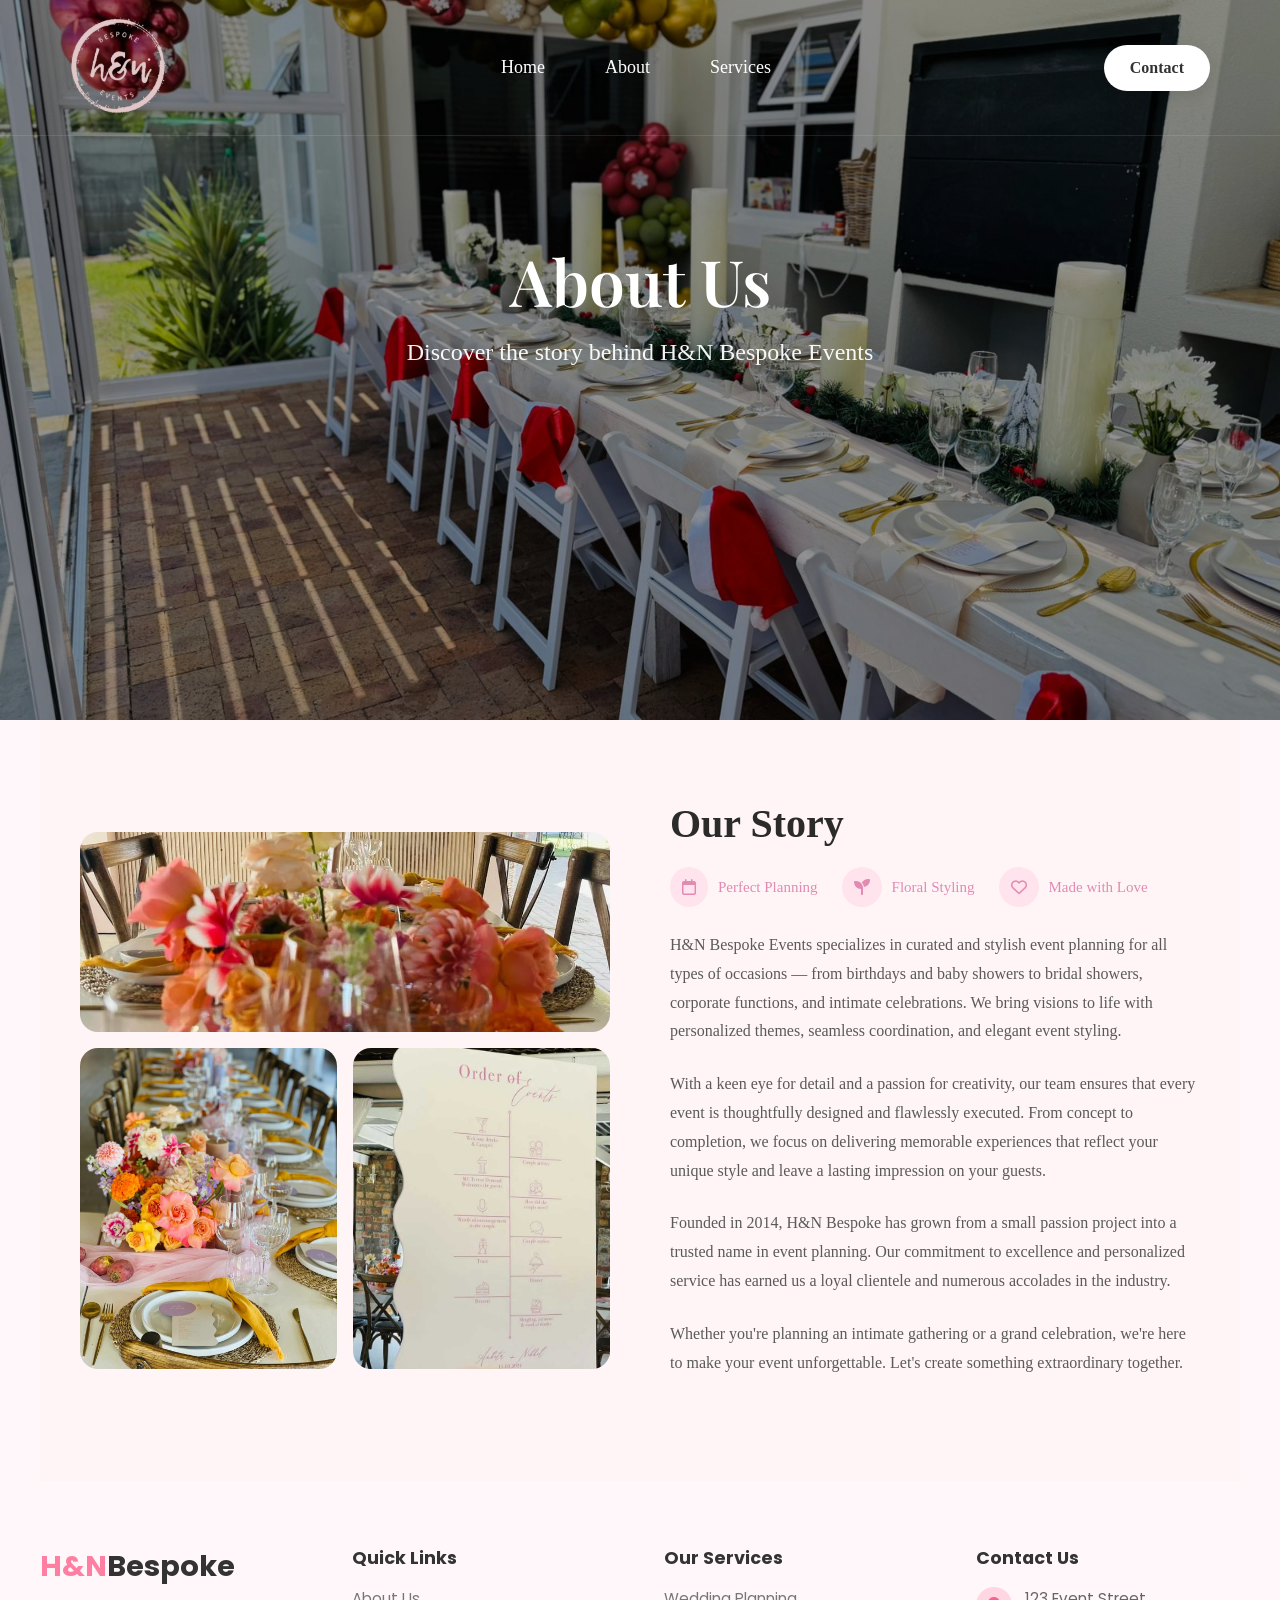
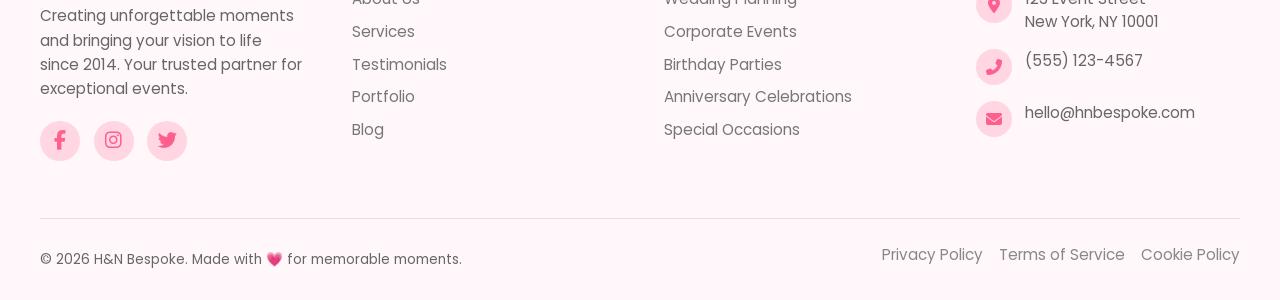
==== about.html @ fa7111df "added new pages" ====
<!DOCTYPE html>
<html lang="en">
<head>
<meta charset="UTF-8">
<meta name="viewport" content="width=device-width, initial-scale=1.0">
<title>About Us - Bespoke Hen Events</title>
<link rel="stylesheet" href="./stylesheet.css">

<link href="https://fonts.googleapis.com/css2?family=Poppins:wght@300;400;500;600;700&display=swap" rel="stylesheet">
<link href="https://fonts.googleapis.com/css2?family=Playfair+Display:wght@400;600&family=Parisienne&family=Lora&display=swap" rel="stylesheet">
 <link
    rel="stylesheet"
    href="https://cdnjs.cloudflare.com/ajax/libs/font-awesome/6.5.1/css/all.min.css"
  />
  <!-- <link
  rel="stylesheet"
  href="https://cdnjs.cloudflare.com/ajax/libs/font-awesome/6.4.2/css/all.min.css"
/> -->

</head>

<body>

<header class="banner-hero">
  <section class="navbar">

  <div class="nav">

    <div class="nav-logo">
      <img src="./cropped-h_n_logo-removebg-preview-295x300.png" alt="Bespoke Hen Events" class="logo">
    </div>

    <div class="nav-menu">
      <a href="index.html">Home</a>
      <a href="about.html">About</a>
      <a href="services.html">Services</a>
      <!-- <a href="#">Gallery</a> -->
    </div>

    <div class="nav-contact">
      <button class="contact-btn">Contact</button>
    </div>

    <button class="burger" id="burger" aria-label="Menu">
      <span></span>
      <span></span>
      <span></span>
    </button>

  </div>

  <div class="mobile-menu" id="mobileMenu">
    <button class="close-btn" id="closeBtn">&times;</button>
    <div class="mobile-menu-content">
      <a href="index.html">Home</a>
      <a href="about.html">About</a>
      <a href="services.html">Services</a>
      <a href="#">Gallery</a>
      <button class="contact-btn">Contact</button>
    </div>
  </div>

  <div class="mobile-overlay" id="mobileOverlay"></div>

</section>

  <div class="banner-content">
    <h1>About Us</h1>
    <p>Discover the story behind H&N Bespoke Events</p>
  </div>
</header>

<section class="about-body">
 <section class="about-section">

  <!-- LEFT IMAGES -->
  <div class="image-grid">
    <img src="./image/1 (10).jpg" alt="Table setup" class="image-large">
    <img src="./image/1 (9).jpg" alt="Decor" class="image-small">
    <img src="./image/1 (5).jpg" alt="Event styling" class="image-small">
  </div>

  <!-- RIGHT CONTENT -->
  <div class="about-content">
    <h2>Our Story</h2>

    <div class="icon-row">
      <div class="icon-box">
        <i class="fa-regular fa-calendar"></i>
        <span>Perfect Planning</span>
      </div>

      <div class="icon-box">
        <i class="fa-solid fa-seedling"></i>
        <span>Floral Styling</span>
      </div>

      <div class="icon-box">
        <i class="fa-regular fa-heart"></i>
        <span>Made with Love</span>
      </div>
    </div>

    <p>
 H&N Bespoke Events specializes in curated and stylish event planning for all types of occasions — from birthdays and baby showers to bridal showers, corporate functions, and intimate celebrations. We bring visions to life with personalized themes, seamless coordination, and elegant event styling.
    </p>

    <p>
    With a keen eye for detail and a passion for creativity, our team ensures that every event is thoughtfully designed and flawlessly executed. From concept to completion, we focus on delivering memorable experiences that reflect your unique style and leave a lasting impression on your guests.
    </p>

    <p>
    Founded in 2014, H&N Bespoke has grown from a small passion project into a trusted name in event planning. Our commitment to excellence and personalized service has earned us a loyal clientele and numerous accolades in the industry.
    </p>

    <p>
    Whether you're planning an intimate gathering or a grand celebration, we're here to make your event unforgettable. Let's create something extraordinary together.
    </p>
  </div>

</section>


</section>

<section class="footer">
  <div class="footer-container">
    <!-- Brand -->
    <div class="footer-brand">
      <h2>H&N<span>Bespoke</span></h2>
      <p>
        Creating unforgettable moments and bringing your vision to life since 2014.
        Your trusted partner for exceptional events.
      </p>

      <div class="socials">
        <a href="#"><i class="fab fa-facebook-f"></i></a>
        <a href="#"><i class="fab fa-instagram"></i></a>
        <a href="#"><i class="fab fa-twitter"></i></a>
      </div>
    </div>

    <!-- Quick Links -->
    <div class="footer-links">
      <h4>Quick Links</h4>
      <a href="about.html">About Us</a>
      <a href="#">Services</a>
      <a href="#">Testimonials</a>
      <a href="#">Portfolio</a>
      <a href="#">Blog</a>
    </div>

    <!-- Services -->
    <div class="footer-links">
      <h4>Our Services</h4>
      <a href="#">Wedding Planning</a>
      <a href="#">Corporate Events</a>
      <a href="#">Birthday Parties</a>
      <a href="#">Anniversary Celebrations</a>
      <a href="#">Special Occasions</a>
    </div>

    <!-- Contact -->
    <div class="footer-contact">
      <h4>Contact Us</h4>

      <div class="contact-item">
        <span><i class="fas fa-map-marker-alt"></i></span>
        <p>123 Event Street<br>New York, NY 10001</p>
      </div>

      <div class="contact-item">
        <span><i class="fas fa-phone-alt"></i></span>
        <p>(555) 123-4567</p>
      </div>

      <div class="contact-item">
        <span><i class="fas fa-envelope"></i></span>
        <p>hello@hnbespoke.com</p>
      </div>
    </div>
  </div>

  <div class="footer-bottom">
    <p>© 2026 H&N Bespoke. Made with 💗 for memorable moments.</p>
    <div class="footer-policy">
      <a href="#">Privacy Policy</a>
      <a href="#">Terms of Service</a>
      <a href="#">Cookie Policy</a>
    </div>
  </div>
</section>

<script>
  // MOBILE MENU TOGGLE

  const burger = document.getElementById("burger");
  const mobileMenu = document.getElementById("mobileMenu");
  const mobileOverlay = document.getElementById("mobileOverlay");
  const closeBtn = document.getElementById("closeBtn");

  const toggleMenu = () => {
    mobileMenu.classList.toggle("active");
    mobileOverlay.classList.toggle("active");
    burger.classList.toggle("active");
    document.body.style.overflow = mobileMenu.classList.contains("active") ? "hidden" : "";
  };

  burger.addEventListener("click", toggleMenu);
  mobileOverlay.addEventListener("click", toggleMenu);
  closeBtn.addEventListener("click", toggleMenu);

  // NAVBAR SCROLL BEHAVIOR: add translucent pink background when scrolling
  const navbar = document.querySelector('.navbar');
  const onScroll = () => {
    if (window.scrollY > 8) {
      navbar.classList.add('scrolled');
    } else {
      navbar.classList.remove('scrolled');
    }
  };

  window.addEventListener('scroll', onScroll, { passive: true });
  // Run once on load in case user opens scrolled
  onScroll();
</script>

</body>
</html>
---- stylesheet.css ----
* {
  margin: 0;
  padding: 0;
  box-sizing: border-box;
  font-family:inherit
}

body {
  background: #fff5f7;
}

.hero {
  min-height: 1000px;
  background:
 
    url("./pexels-silvia-trigo-545701-1857157.jpg") center/cover no-repeat;
  color: #fff;
  position: relative;
}



/* Navbar */
.navbar {
  position: sticky;
  top: 0;
  width: 100%;
  background: transparent;
  z-index: 1000;
  transition: background 220ms ease, box-shadow 220ms ease, padding 220ms ease, backdrop-filter 220ms ease;
  border-bottom: 1px solid rgba(255, 255, 255, 0.1);
}

.navbar.scrolled {
  position: fixed;
  left: 0;
  right: 0;
  background: linear-gradient(135deg, rgba(255, 230, 236, 0.8), rgba(247, 198, 217, 0.6));
  backdrop-filter: blur(12px);
  box-shadow: 0 8px 32px rgba(0,0,0,0.1);
  border-bottom: 1px solid rgba(255, 255, 255, 0.2);
}


/* Layout */
.nav {
  display: flex;
  justify-content: space-between;
  align-items: center;
  padding: 15px 30px;
  gap: 6px;
  font-size: 18px;
  position: relative;
  max-width: 1200px;
  margin: 0 auto;
}

.nav-logo {
  flex: 0;
  filter: drop-shadow(0 2px 4px rgba(0,0,0,0.1));
}

.nav-menu {
  flex: 1;
  display: flex;
  justify-content: center;
  gap: 30px;
}

.nav-contact {
  flex: 0;
}

/* Logo image */
.logo {
  height: 100px;
  transition: transform 0.3s ease;
}

.logo:hover {
  transform: scale(1.05);
}
.hero-content {
  margin: 0 auto;
  padding: 149px 58px;

}
.nav-toggle,
.burger {
  display: none;
  background: transparent;
  border: none;
  cursor: pointer;
  padding: 6px;
}


/* Place contact button at far right inside nav-right using its own container */

/* CTA sits in its own container positioned at the far right of the nav */
.nav-contact {
  position: relative;
}

.nav-contact .contact-btn { display: inline-flex; }

.burger { margin-left: 6px; }

.nav-toggle i {
  font-size: 20px;
  color: #ffffff;
}

/* Link colors: light on hero, dark when scrolled */
.navbar a { color: #fff; }
.navbar.scrolled a { color: #333; }
.navbar .contact-btn { background: #fff; color: #333; }
.navbar.scrolled .contact-btn { background: #fff; }

/* Link spacing and visual touch */
.nav-menu a {
  color: inherit;
  padding: 10px 15px;
  text-decoration: none;
  border-radius: 25px;
  font-weight: 500;
  transition: all 0.3s ease;
  position: relative;
}
.nav-menu a:hover {
  background: rgba(255,255,255,0.15);
  transform: translateY(-2px);
  box-shadow: 0 4px 12px rgba(0,0,0,0.15);
}

/* Links */
.navbar a {
  text-decoration: none;
  color: #ffffff;
  font-weight: 500;
}

/* Contact button */
.contact-btn {
  margin-left: auto;
  background: linear-gradient(135deg, #fff, #f8f8f8);
  border: 2px solid rgba(255,255,255,0.3);
  padding: 12px 24px;
  border-radius: 30px;
  cursor: pointer;
  font-weight: 600;
  font-size: 16px;
  transition: all 0.3s ease;
  box-shadow: 0 4px 15px rgba(0,0,0,0.1);
}

.contact-btn:hover {
  background: linear-gradient(135deg, #f0f0f0, #e8e8e8);
  transform: translateY(-2px);
  box-shadow: 0 6px 20px rgba(0,0,0,0.2);
}

/* Burger */
.burger {
  display: none;
  flex-direction: column;
  gap: 5px;
  margin-left: 16px;
  cursor: pointer;
}

.burger span {
  width: 24px;
  height: 2px;
  background: #333;
  transition: all 0.3s ease;
}

.burger.active span:nth-child(1) {
  transform: rotate(45deg) translate(5px, 5px);
}

.burger.active span:nth-child(2) {
  opacity: 0;
}

.burger.active span:nth-child(3) {
  transform: rotate(-45deg) translate(7px, -6px);
}

/* Mobile menu */
.mobile-menu {
  position: fixed;
  top: 0;
  left: 0;
  width: 100%;
  height: 100vh;
  background: linear-gradient(135deg, rgba(247, 198, 217, 0.95), rgba(255, 230, 236, 0.95));
  backdrop-filter: blur(15px);
  display: flex;
  flex-direction: column;
  transform: translateX(100%);
  transition: transform 0.3s ease;
  z-index: 1001;
}

.mobile-menu.active {
  transform: translateX(0);
}

.close-btn {
  position: absolute;
  top: 30px;
  right: 30px;
  background: rgba(255, 255, 255, 0.2);
  border: 2px solid rgba(255, 255, 255, 0.3);
  font-size: 24px;
  color: #333;
  cursor: pointer;
  width: 50px;
  height: 50px;
  border-radius: 50%;
  display: flex;
  align-items: center;
  justify-content: center;
  transition: all 0.3s ease;
  z-index: 1002;
}

.close-btn:hover {
  background: rgba(255, 255, 255, 0.4);
  transform: scale(1.1);
}

.mobile-menu-content {
  display: flex;
  flex-direction: column;
  justify-content: center;
  align-items: center;
  gap: 25px;
}

.mobile-overlay {
  position: fixed;
  top: 0;
  left: 0;
  width: 100%;
  height: 100%;
  background: rgba(0, 0, 0, 0.5);
  opacity: 0;
  pointer-events: none;
  transition: opacity 0.3s ease;
  z-index: 1000;
}

.mobile-overlay.active {
  opacity: 1;
  pointer-events: auto;
}

/* Mobile menu links */
.mobile-menu a {
  color: #333;
  text-decoration: none;
  font-weight: 500;
  font-size: 20px;
  padding: 15px 30px;
  border-radius: 30px;
  transition: all 0.3s ease;
  background: rgba(255, 255, 255, 0.1);
  border: 1px solid rgba(255, 255, 255, 0.2);
  min-width: 200px;
  text-align: center;
}

.mobile-menu a:hover {
  background: rgba(255, 255, 255, 0.3);
  transform: translateY(-3px);
  box-shadow: 0 6px 20px rgba(0,0,0,0.2);
}

.mobile-menu .contact-btn {
  background: rgba(255, 255, 255, 0.1);
  color: #333;
  border: 1px solid rgba(255, 255, 255, 0.2);
  padding: 15px 30px;
  border-radius: 30px;
  cursor: pointer;
  font-weight: 500;
  font-size: 20px;
  transition: all 0.3s ease;
  min-width: 200px;
  text-align: center;
  text-decoration: none;
  display: inline-block;
  margin-left: 0;
}

.mobile-menu .contact-btn:hover {
  background: rgba(255, 255, 255, 0.3);
  transform: translateY(-3px);
  box-shadow: 0 6px 20px rgba(0,0,0,0.2);
}

/* Responsive */
/* Show collapsed/hamburger menu on mobile */
@media (max-width: 768px) {
  /* On mobile: hide the menu and contact, show burger */
  .nav-menu { display: none; }
  .nav-contact { display: none; }
  .burger { display: flex; }

  .nav { padding: 15px 20px; }
  .logo { height: 60px; }
}

/* Banner Hero */
.banner-hero {
  min-height: 80vh;
  background: url("./image/1 (1).jpg") center/cover no-repeat;
  color: #fff;
  position: relative;
  display: flex;
  flex-direction: column;
  justify-content: space-between;
  align-items: center;
  padding-bottom: 80px;
}

.banner-hero::before {
  content: '';
  position: absolute;
  top: 0;
  left: 0;
  width: 100%;
  height: 100%;
  background: rgba(0, 0, 0, 0.4);
  z-index: 1;
}

.banner-hero .navbar {
  position: sticky;
  top: 0;
  width: 100%;
  background: transparent;
  z-index: 1000;
  transition: background 220ms ease, box-shadow 220ms ease, padding 220ms ease, backdrop-filter 220ms ease;
  border-bottom: 1px solid rgba(255, 255, 255, 0.1);
}

.banner-hero .navbar.scrolled {
  position: fixed;
  left: 0;
  right: 0;
  background: linear-gradient(135deg, rgba(255, 230, 236, 0.8), rgba(247, 198, 217, 0.6));
  backdrop-filter: blur(12px);
  box-shadow: 0 8px 32px rgba(0,0,0,0.1);
  border-bottom: 1px solid rgba(255, 255, 255, 0.2);
}

.banner-content {
  position: relative;
  z-index: 2;
  text-align: center;
  padding-bottom: 274px;

}

.banner-content h1 {
  font-size: 4rem;
  font-weight: 600;
  margin-bottom: 1rem;
  font-family: 'Playfair Display', serif;
}

.banner-content p {
  font-size: 1.5rem;
  opacity: 0.95;
}

@media (max-width: 768px) {
  .banner-hero {
    min-height: 60vh;
  }

  .banner-content h1 {
    font-size: 2.5rem;
  }

  .banner-content p {
    font-size: 1.2rem;
  }
}

/* Services Gallery Section */
.services-gallery {
  padding: 80px 20px;
  background: #fff5f7;
  text-align: center;
}

.services-gallery h2 {
  font-size: 3rem;
  font-weight: 600;
  margin-bottom: 1rem;
  color: #333;
  font-family: 'Playfair Display', serif;
}

.services-gallery .subtitle {
  font-size: 1.2rem;
  color: #666;
  margin-bottom: 50px;
}

/* Services Gallery Grid */
.services-gallery .gallery {
  display: grid;
  grid-template-columns: repeat(auto-fill, minmax(250px, 1fr));
  gap: 0.8rem;
  max-width: 1200px;
  margin: 0 auto;
}

.services-gallery .gallery img {
  width: 100%;
  height: 250px;
  object-fit: cover;
  border-radius: 12px;
  transition: transform 0.3s ease, box-shadow 0.3s ease;
  cursor: pointer;
}

.services-gallery .gallery img:hover {
  transform: scale(1.03);
  box-shadow: 0 8px 20px rgba(0, 0, 0, 0.15);
}

/* Modal / Lightbox */
.gallery-modal {
  display: none;
  position: fixed;
  top: 0;
  left: 0;
  width: 100%;
  height: 100%;
  background: rgba(0, 0, 0, 0.9);
  z-index: 2000;
  justify-content: center;
  align-items: center;
  padding: 20px;
}

.gallery-modal.active {
  display: flex;
}

.gallery-modal-content {
  position: relative;
  max-width: 90%;
  max-height: 90vh;
}

.gallery-modal-content img {
  width: 100%;
  height: auto;
  max-height: 85vh;
  object-fit: contain;
}

.gallery-modal-close {
  position: absolute;
  top: -40px;
  right: 0;
  background: none;
  border: none;
  font-size: 36px;
  color: #fff;
  cursor: pointer;
  transition: color 0.3s ease;
}

.gallery-modal-close:hover {
  color: #ccc;
}

.gallery-modal-nav {
  display: flex;
  gap: 20px;
  position: absolute;
  bottom: -50px;
  left: 50%;
  transform: translateX(-50%);
  justify-content: center;
}

.gallery-modal-nav button {
  background: rgba(255, 255, 255, 0.2);
  border: 1px solid rgba(255, 255, 255, 0.4);
  color: #fff;
  padding: 10px 20px;
  border-radius: 20px;
  cursor: pointer;
  transition: all 0.3s ease;
}

.gallery-modal-nav button:hover {
  background: rgba(255, 255, 255, 0.3);
}

@media (max-width: 768px) {
  .services-gallery .gallery {
    grid-template-columns: repeat(auto-fill, minmax(150px, 1fr));
    gap: 0.6rem;
  }

  .services-gallery .gallery img {
    height: 150px;
  }

  .gallery-modal {
    padding: 10px;
  }

  .gallery-modal-content img {
    max-height: 80vh;
  }

  .gallery-modal-close {
    top: -30px;
    font-size: 28px;
  }

  .gallery-modal-nav {
    bottom: -45px;
    gap: 10px;
  }

  .gallery-modal-nav button {
    padding: 8px 16px;
    font-size: 14px;
  }
}

/* Banner */
.banner {
  position: relative;
  height: 60vh;
  overflow: hidden;
}

.banner-image {
  width: 100%;
  height: 100%;
  object-fit: cover;
}

.banner-overlay {
  position: absolute;
  top: 0;
  left: 0;
  width: 100%;
  height: 100%;
  background: rgba(0, 0, 0, 0.4);
  display: flex;
  flex-direction: column;
  justify-content: center;
  align-items: center;
  color: #fff;
  text-align: center;
}

.banner-overlay h1 {
  font-size: 4rem;
  font-weight: 600;
  margin-bottom: 1rem;
  font-family: 'Playfair Display', serif;
}

.banner-overlay p {
  font-size: 1.5rem;
  opacity: 0.9;
}

@media (max-width: 768px) {
  .banner {
    height: 50vh;
  }

  .banner-overlay h1 {
    font-size: 2.5rem;
  }

  .banner-overlay p {
    font-size: 1.2rem;
  }
}

.hero-content h1 {
  font-size: 65px;
  font-weight: 600;
  line-height: 1.15;
}

.hero-content p {
  margin-top: 22px;
  font-size: 30px;
  opacity: 0.95;
}

/* HERO BUTTONS */
.hero-buttons {
  margin-top: 40px;
  display: flex;
  gap: 18px;
}

.btn-primary {
  background: #fff;
  color: #000;
  padding: 16px 36px   ;
  border-radius: 40px;
  font-size:  25px;
  text-decoration: none;
  font-weight: 500;
  transition: transform 0.3s ease, box-shadow 0.3s ease;
}

.btn-primary:hover {
  background: #f0f0f0;
  color: #000;
}

.btn-outline {
  border: 1.5px solid #fff;
  color: #fff;
  padding: 16px 36px;
  font-size: 25px;  
  border-radius: 40px;
  text-decoration: none;
  font-weight: 500;
  transition: transform 0.3s ease, background 0.3s ease;
}
.btn-outline-1 {
  border: 1.5px solid #ff7aa2;
  color: #ff7aa2;
  padding: 16px 36px;
  font-size: 25px;  
  border-radius: 40px;
  text-decoration: none;
  font-weight: 500;
  transition: transform 0.3s ease, background 0.3s ease;
}

.btn-outline:hover {
  background: #fff;
  color: #333;
  border-color: #fff;
}
.btn-outline-1:hover {
  background: #fff;
  color: #333;
  border-color: #fff;
}
.outline{

  display: flex;
  justify-content: center;
  margin-top: 30px;
}

/* RESPONSIVE */
@media (max-width: 900px) {
  .nav {
    padding: 20px 30px;
  }

  .hero-content {
    padding-left: 30px;
    padding-right: 30px;
  }

  .hero-content h1 {
    font-size: 38px;
  }
}

@media (max-width: 600px) {
  .nav-left,
  .nav-right {
    display: none;
  }

  .hero-content h1 {
    font-size: 30px;
  }

  .hero-buttons {
    flex-direction: column;
    width: fit-content;
  }
}
.about-section {
  display: flex;
  gap: 60px;
  padding: 100px;
  background: #fff5f7;
  position: relative;
  overflow: hidden;
}

 .about-body {
      margin: 0;
      font-family: 'Georgia', serif;
      background: #fff7f9;
      color: #5a5a5a;
    }

    .about-section {
      max-width: 1200px;
      margin: auto;
      padding: 80px 40px;
      display: grid;
      grid-template-columns: 1fr 1fr;
      gap: 60px;
      align-items: center;
    }

    /* IMAGE GRID */
    .image-grid {
      display: grid;
      grid-template-columns: 1fr 1fr;
      grid-template-rows: auto auto;
      gap: 16px;
    }

    .image-grid img {
      width: 100%;
      height: 100%;
      object-fit: cover;
      border-radius: 18px;
    }

    .image-large {
      grid-column: span 2;
      height: 200px !important;
    }

    .image-small {
      height: 200px;
    }

    /* TEXT CONTENT */
    .about-content h2 {
      font-size: 2.5rem;
      margin-bottom: 20px;
      color: #2b2b2b;
      font-weight: 600  ;
    }

    .about-content p {
      line-height: 1.8;
      font-size: 16px;
      margin-bottom: 24px;
    }

    /* ICON ROW */
    .icon-row {
      display: flex;
      gap: 24px;
      margin-bottom: 24px;
    }

    .icon-box {
      display: flex;
      align-items: center;
      gap: 10px;
      color: #e38ab2;
      font-size: 15px;
    }

    .icon-box i {
      background: #ffe3ed;
      padding: 12px;
      border-radius: 50%;
      font-size: 16px;
    }

    /* RESPONSIVE */
    @media (max-width: 900px) {
      .about-section {
        grid-template-columns: 1fr;
      }
    }
    .services {
  padding: 80px 5%;
  text-align: center;
  background: #fff;
}

.services h2 {
  font-size: 2.5rem;
  margin-bottom: 10px;
  color: #000000;
  font-weight: 600;
}

.subtitle {
  color: #777;
  max-width: 600px;
  margin: 0 auto 50px;
}

.cards {
  display: grid;
  grid-template-columns: repeat(auto-fit, minmax(280px, 1fr));
  gap: 30px;
}

.card {
  background: #fff;
  border-radius: 16px;
  padding: 25px;
  box-shadow: 0 10px 25px rgba(0,0,0,0.08);
  transition: transform 0.35s ease, box-shadow 0.35s ease;
  position: relative;
}

.card img {
  width: 100%;
  height: 180px;
  object-fit: cover;
  border-radius: 12px;
  margin-bottom: 20px;
}

.card h3 {
  font-size: 22px;
  margin-bottom: 10px;
}

.price {
  font-size: 28px;
  color: #ff7aa2;
  font-weight: bold;
}

.price span {
  font-size: 14px;
  color: #999;
}

.desc {
  font-size: 14px;
  color: #666;
  margin: 15px 0;
}

.card ul {
  text-align: left;
  padding: 0;
  list-style: none;
  margin-bottom: 25px;
}

.card ul li {
  font-size: 14px;
  margin-bottom: 8px;
  color: #555;
}

.card button {
  width: 100%;
  padding: 12px;
  border: none;
  border-radius: 8px;
  background: #ff7aa2;
  color: #fff;
  font-size: 15px;
  cursor: pointer;
  transition: background 0.3s ease;
}

.card button:hover {
  background: #ff5f8f;
}

/* 🔥 Hover-out effect */
.card:hover {
  transform: translateY(-15px) scale(1.03);
  box-shadow: 0 20px 45px rgba(0,0,0,0.15);
}

/* Featured middle card */
.featured {
  border: 2px solid #ff7aa2;
}
.testimonials {
  padding: 80px 5%;
  background: #fff;
  text-align: center;
}

.testimonials h2 {
  font-size: 2.5rem;
  margin-bottom: 10px;
  color: #000000;
  font-weight: 600;
}

.subtitle {
  color: #777;
  max-width: 650px;
  margin: 0 auto 50px;
}

.testimonial-grid {
  display: grid;
  grid-template-columns: repeat(auto-fit, minmax(280px, 1fr));
  gap: 30px;
}

.testimonial-card {
  background: #fff;
  border-radius: 16px;
  padding: 30px;
  box-shadow: 0 10px 25px rgba(0,0,0,0.08);
  position: relative;
  transition: transform 0.35s ease, box-shadow 0.35s ease;
}

/* Hover out effect */
.testimonial-card:hover {
  transform: translateY(-12px) scale(1.02);
  box-shadow: 0 22px 45px rgba(0,0,0,0.15);
}

.stars {
  color: #ff7aa2;
  font-size: 18px;
  margin-bottom: 15px;
}

.quote {
  font-size: 14px;
  color: #666;
  line-height: 1.7;
  margin-bottom: 25px;
  position: relative;
}

.author {
  display: flex;
  align-items: center;
  gap: 12px;
}

.author strong {
  display: block;
  font-size: 14px;
}

.author span {
  font-size: 12px;
  color: #999;
}

/* Avatar styles */
.avatar {
  width: 44px;
  height: 44px;
  border-radius: 50%;
  display: flex;
  align-items: center;
  justify-content: center;
  color: #fff;
  font-weight: bold;
  font-size: 13px;
}

/* Avatar colors */
.pink { background: #ff7aa2; }
.blue { background: #00b0ff; }
.purple { background: #b388ff; }
.green { background: #00c853; }
.orange { background: #ffab00; }
.indigo { background: #536dfe; }

/* * {
  box-sizing: border-box;
} */
.our-work {
  /* max-width: 1200px;
  margin: 4rem auto; */
  padding: 58px 1.7rem;
  text-align: center;
  background-color: #fff5f7;
}

.our-work h2 {
  font-size: 2.5rem;
  font-weight: 600;
  margin-bottom: 0.5rem;
}

.our-work .subtitle {
  font-size: 1rem;
  color: #777;
  margin-bottom: 3rem;
}

/* Masonry-style grid */
.our-work .gallery {
  display: grid;
  grid-template-columns: repeat(auto-fill, minmax(250px, 1fr));
  gap: 1rem;
}

/* Images */
.our-work .gallery img {
  width: 100%;
  height: 100%;
  object-fit: cover;
  border-radius: 16px;
  transition: transform 0.4s ease, box-shadow 0.4s ease;
  cursor: pointer;
}

/* Hover effect */
.our-work .gallery img:hover {
  transform: scale(1.03);
  box-shadow: 0 12px 30px rgba(0, 0, 0, 0.15);
}

/* Image height variation */
.our-work .gallery img:nth-child(3),
.our-work .gallery img:nth-child(6),
.our-work .gallery img:nth-child(9) {
  grid-row: span 2;
}

/* Mobile */
@media (max-width: 600px) {
  .our-work h2 {
    font-size: 2rem;
  }

  .our-work .subtitle {
    font-size: 0.95rem;
  }
}
.event-contact {
  max-width: 1200px;
  margin: 5rem auto;
  padding: 0 1.5rem;
  text-align: center;
}

.event-contact .pill {
  display: inline-block;
  background: #ffe6ec;
  color: #ff7da1;
  padding: 0.3rem 0.8rem;
  border-radius: 20px;
  font-size: 0.8rem;
  margin-bottom: 1rem;
}

.event-contact h2 {
  font-size: 2.6rem;
  margin-bottom: 0.5rem;
}

.event-contact .intro {
  color: #777;
  margin-bottom: 3rem;
}

.contact-grid {
  display: grid;
  grid-template-columns: 1.2fr 1fr;
  gap: 2rem;
  align-items: start;
}

/* FORM */
.contact-form {
  background: #fff;
  padding: 2rem;
  border-radius: 16px;
  box-shadow: 0 20px 40px rgba(0,0,0,0.05);
  text-align: left;
}

.contact-form label {
  display: block;
  font-size: 0.85rem;
  color: #555;
  margin-bottom: 1rem;
}

.contact-form input,
.contact-form textarea {
  width: 100%;
  padding: 0.7rem;
  border-radius: 8px;
  border: 1px solid #eee;
  margin-top: 0.3rem;
  font-size: 0.9rem;
}

.contact-form textarea {
  min-height: 110px;
  resize: none;
}

.two-cols {
  display: grid;
  grid-template-columns: 1fr 1fr;
  gap: 1rem;
}

.contact-form button {
  width: 100%;
  margin-top: 1.5rem;
  padding: 0.9rem;
  background: linear-gradient(90deg, #ff9bb7, #ff7da1);
  color: white;
  border: none;
  border-radius: 10px;
  font-size: 1rem;
  cursor: pointer;
  transition: transform 0.3s ease, box-shadow 0.3s ease;
}

.contact-form button:hover {
  background: linear-gradient(90deg, #ff7aa2, #ff5f8f);
}

.contact-form small {
  font-size: 0.75rem;
  margin-top: 0.3rem;
  display: block;
}

.form-status {
  margin-top: 1rem;
  font-size: 0.85rem;
}

/* INFO */
.info-column {
  display: grid;
  gap: 1.5rem;
}

.info-card {
  background: #fff5f8;
  padding: 1.5rem;
  border-radius: 16px;
  text-align: left;
}

.info-card ul {
  padding-left: 1.2rem;
}

.info-card li {
  margin-bottom: 0.6rem;
  color: #666;
}

.hours {
  display: grid;
  grid-template-columns: 1fr auto;
  gap: 0.4rem 1rem;
}

.call-card {
  background: linear-gradient(135deg, #ffe3ea, #ffd0dc);
  padding: 1.8rem;
  border-radius: 16px;
}

.call-card strong {
  color: #ff5d8f;
  font-size: 1.2rem;
}

/* MOBILE */
@media (max-width: 900px) {
  .contact-grid {
    grid-template-columns: 1fr;
  }
}
/* Footer */
.footer {
  background: #fff7f9;
  padding: 4rem 2rem 1.5rem;
  font-family: "Poppins", sans-serif;
  color: #666;
}

.footer-container {
  display: grid;
  grid-template-columns: repeat(auto-fit, minmax(220px, 1fr));
  gap: 3rem;
  max-width: 1200px;
  margin: auto;
}

/* Headings and Links */
.footer h4 {
  font-size: 1.1rem;
  margin-bottom: 1rem;
  color: #333;
}

.footer a {
  display: block;
  color: #777;
  text-decoration: none;
  margin-bottom: 0.6rem;
  font-size: 0.95rem;
  transition: color 0.3s;
}

.footer a:hover {
  color: #ff7fa2;
}

/* Brand */
.footer-brand h2 {
  font-size: 1.8rem;
  color: #ff7fa2;
  margin-bottom: 1rem;
}

.footer-brand h2 span {
  color: #333;
}

.footer-brand p {
  font-size: 0.95rem;
  line-height: 1.6;
  margin-bottom: 1.2rem;
}

/* Socials */
.socials a {
  display: inline-flex;
  align-items: center;
  justify-content: center;
  width: 40px;
  height: 40px;
  background: #ffd6e1;
  border-radius: 50%;
  margin-right: 0.6rem;
  font-size: 1.2rem;
  color: #ff5f8f;
  transition: 0.3s;
}

.socials a:hover {
  background: #ff5f8f;
  color: #fff;
  transform: scale(1.1);
}

/* Contact */
.footer-contact .contact-item {
  display: flex;
  gap: 0.8rem;
  margin-bottom: 1rem;
  font-size: 0.95rem;
}

.footer-contact span {
  background: #ffd6e1;
  color: #ff5f8f;
  width: 36px;
  height: 36px;
  border-radius: 50%;
  display: flex;
  align-items: center;
  justify-content: center;
  font-size: 1rem;
}

/* Bottom */
.footer-bottom {
  border-top: 1px solid #f0dce2;
  margin-top: 3rem;
  padding-top: 1.5rem;
  display: flex;
  flex-wrap: wrap;
  justify-content: space-between;
  align-items: center;
  font-size: 0.85rem;
  max-width: 1200px;
  margin-left: auto;
  margin-right: auto;
}

/* Footer Policy */
.footer-policy {
  display: flex;
  flex-wrap: nowrap; /* Prevent wrapping */
  gap: 1rem;         /* Space between links */
  align-items: center;
}

.footer-policy a {
  color: #888;
  text-decoration: none;
  transition: color 0.3s;
}

.footer-policy a:hover {
  color: #ff7fa2;
}

/* Responsive */
@media (max-width: 768px) {
  .footer-container {
    grid-template-columns: 1fr;
    gap: 2rem;
    text-align: center;
  }

  .footer-bottom {
    flex-direction: column;
    gap: 1rem;
    text-align: center;
  }

  .footer-policy {
    justify-content: center; /* Keep it centered horizontally */
  }

  .footer-contact .contact-item {
    justify-content: center;
  }
}
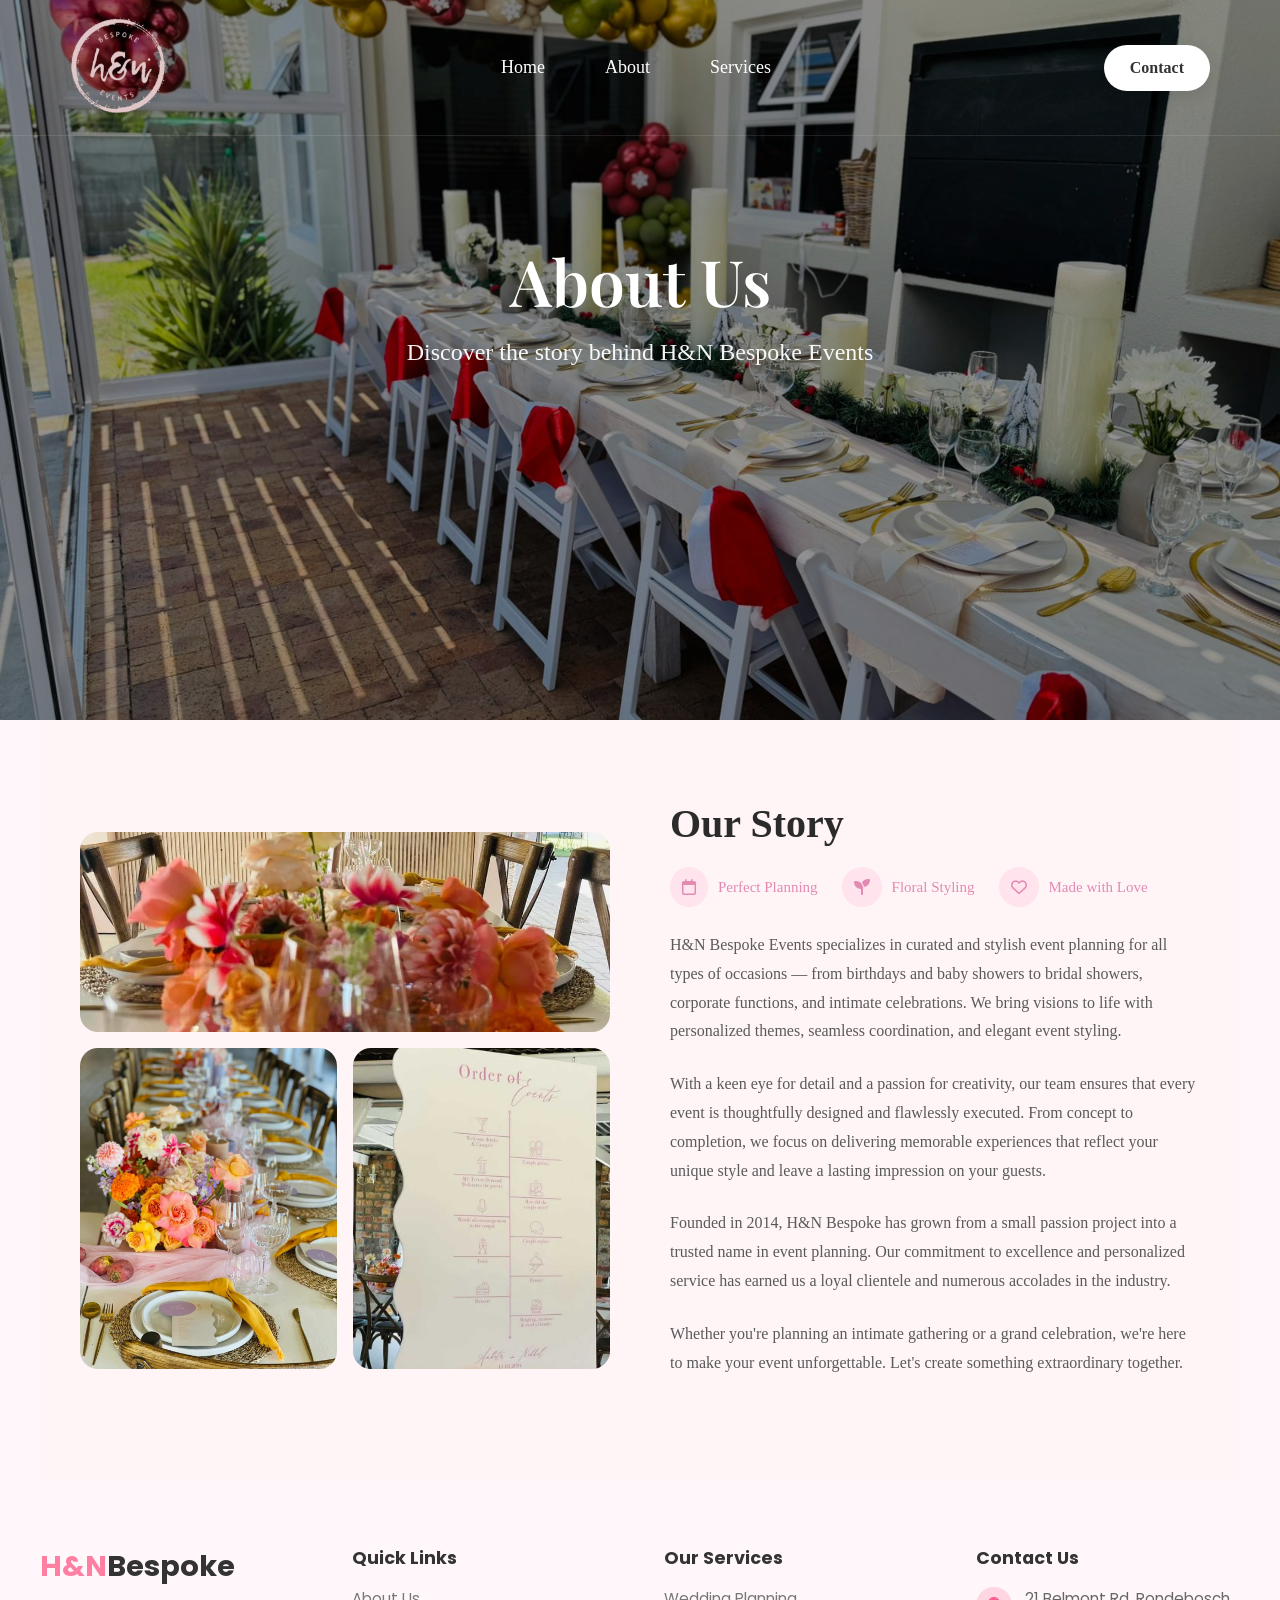
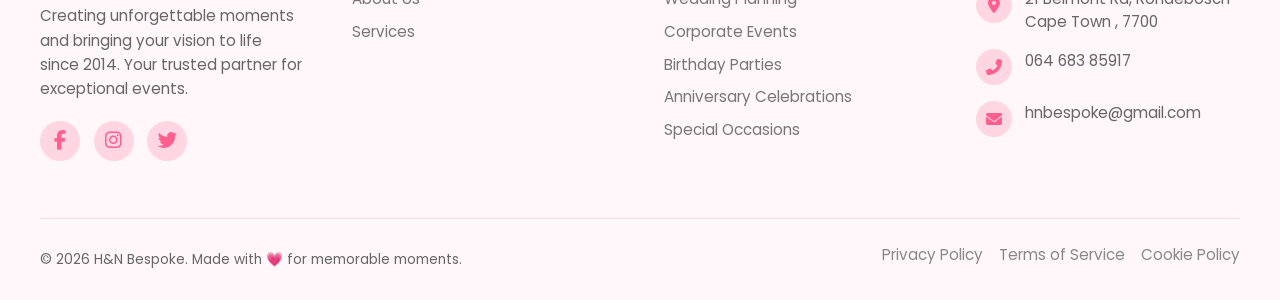
==== commit 1d44d0a4: "update contact details" ====
--- a/about.html
+++ b/about.html
@@ -55,7 +55,7 @@
       <a href="index.html">Home</a>
       <a href="about.html">About</a>
       <a href="services.html">Services</a>
-      <a href="#">Gallery</a>
+      <!-- <a href="#">Gallery</a> -->
       <button class="contact-btn">Contact</button>
     </div>
   </div>
@@ -144,10 +144,7 @@
     <div class="footer-links">
       <h4>Quick Links</h4>
       <a href="about.html">About Us</a>
-      <a href="#">Services</a>
-      <a href="#">Testimonials</a>
-      <a href="#">Portfolio</a>
-      <a href="#">Blog</a>
+      <a href="services.html">Services</a>
     </div>
 
     <!-- Services -->
@@ -166,17 +163,17 @@
 
       <div class="contact-item">
         <span><i class="fas fa-map-marker-alt"></i></span>
-        <p>123 Event Street<br>New York, NY 10001</p>
+        <p>21 Belmont Rd, Rondebosch<br> Cape Town , 7700</p>
       </div>
 
       <div class="contact-item">
         <span><i class="fas fa-phone-alt"></i></span>
-        <p>(555) 123-4567</p>
+        <p>064 683 85917</p>
       </div>
 
       <div class="contact-item">
         <span><i class="fas fa-envelope"></i></span>
-        <p>hello@hnbespoke.com</p>
+        <p>hnbespoke@gmail.com</p>
       </div>
     </div>
   </div>
